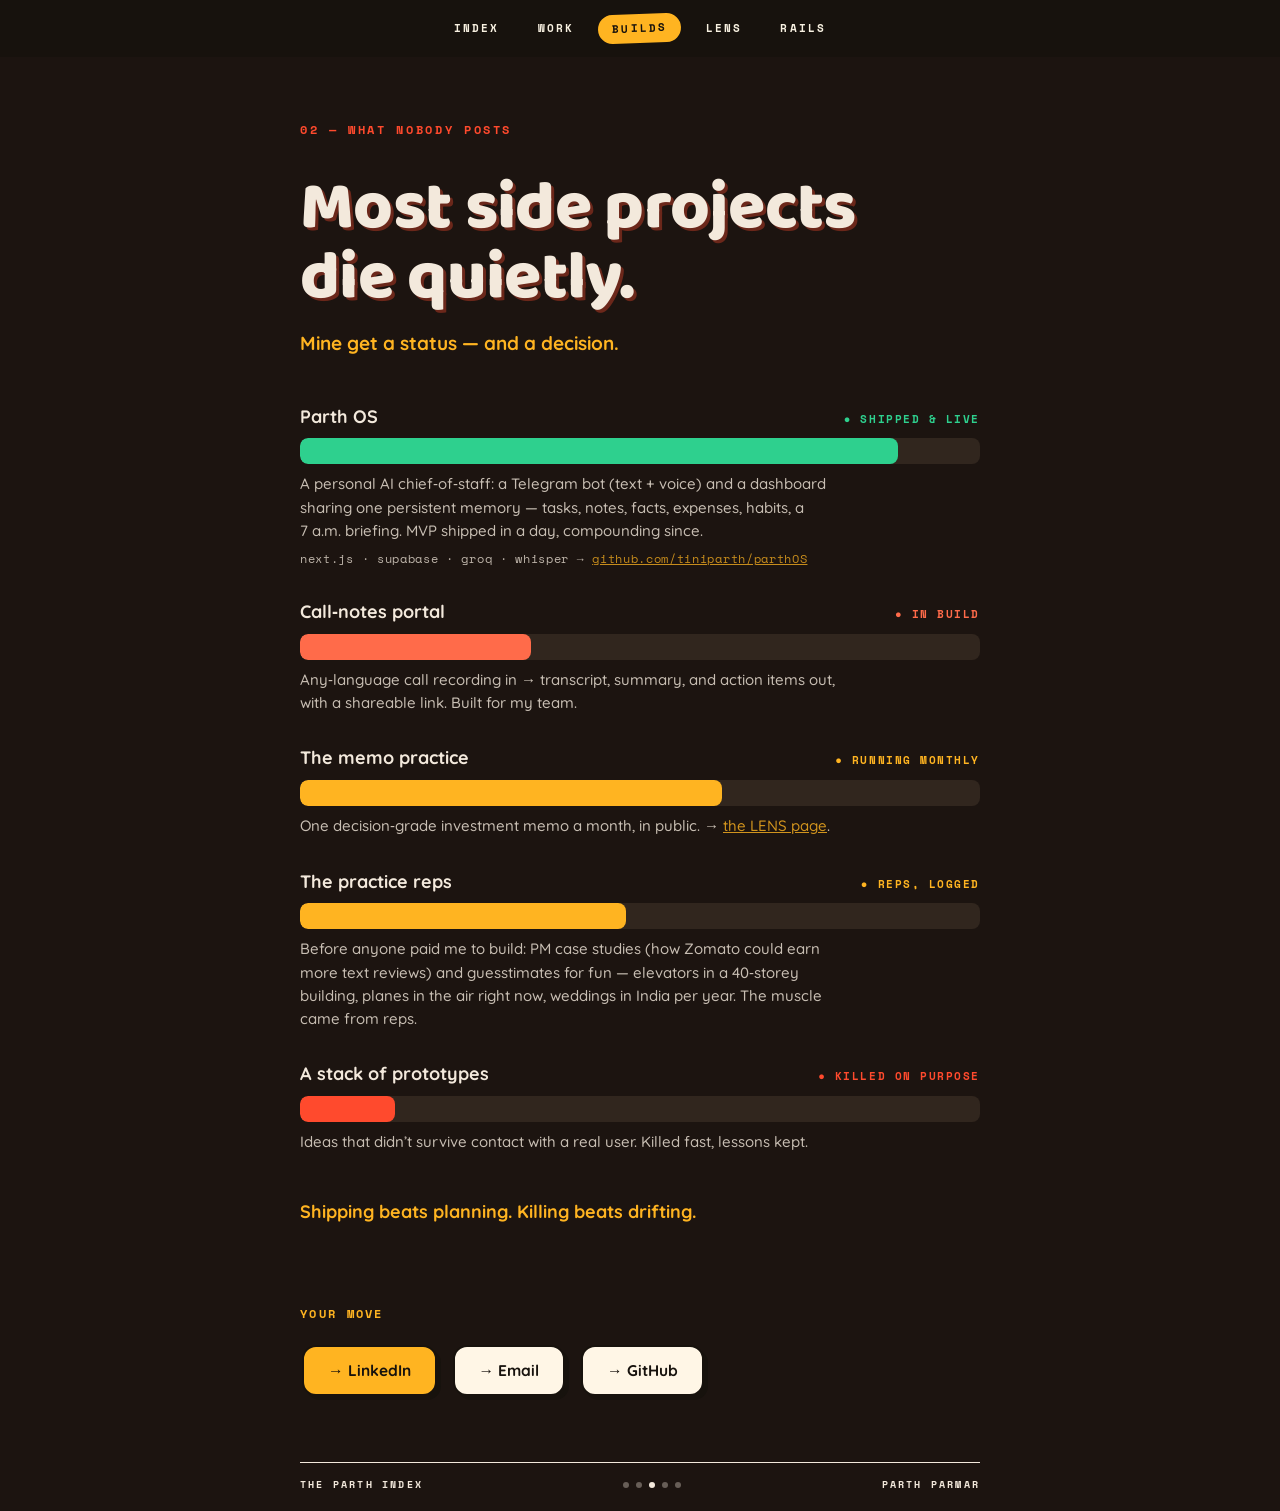
==== builds.html @ cc64fdb1 "Fold in Notion intro-page material: EDC founding member/VP, Ulgulan misinformation angle, practice-r" ====
<!DOCTYPE html>
<html lang="en">
<head>
<meta charset="utf-8">
<meta name="viewport" content="width=device-width, initial-scale=1">
<title>Builds — Parth Parmar</title>
<meta name="description" content="Shipped, in build, and killed on purpose — the honest project ledger.">
<link rel="icon" href="data:image/svg+xml,<svg xmlns='http://www.w3.org/2000/svg' viewBox='0 0 100 100'><text y='.9em' font-size='90'>🗂️</text></svg>">
<link rel="stylesheet" href="assets/fonts.css">
<link rel="stylesheet" href="assets/style.css">
</head>
<body class="p-builds">

<nav class="nav" aria-label="Site">
  <a href="index.html">Index</a>
  <a href="work.html">Work</a>
  <a href="builds.html" class="on" aria-current="page">Builds</a>
  <a href="lens.html">Lens</a>
  <a href="rails.html">Rails</a>
</nav>

<main class="page">
  <div class="inner">
    <p class="eyebrow rv in">02 — What nobody posts</p>
    <h1 class="rv in">Most side projects die quietly.</h1>
    <p class="rv in" style="color:var(--yellow); font-weight:700; font-size:19px; margin-top:14px;">Mine get a status — and a decision.</p>

    <div class="rows">
      <div class="row live rv">
        <div class="row-top"><span class="name">Parth OS</span><span class="status">&#9679; shipped &amp; live</span></div>
        <div class="bar"><b></b></div>
        <p class="note">A personal AI chief&#8209;of&#8209;staff: a Telegram bot (text + voice) and a dashboard sharing one persistent memory — tasks, notes, facts, expenses, habits, a 7&nbsp;a.m. briefing. MVP shipped in a day, compounding since.</p>
        <p class="meta">next.js &middot; supabase &middot; groq &middot; whisper &rarr; <a href="https://github.com/tiniparth/parthOS">github.com/tiniparth/parthOS</a></p>
      </div>

      <div class="row build rv">
        <div class="row-top"><span class="name">Call&#8209;notes portal</span><span class="status">&#9679; in build</span></div>
        <div class="bar"><b></b></div>
        <p class="note">Any&#8209;language call recording in &rarr; transcript, summary, and action items out, with a shareable link. Built for my team.</p>
      </div>

      <div class="row run rv">
        <div class="row-top"><span class="name">The memo practice</span><span class="status">&#9679; running monthly</span></div>
        <div class="bar"><b></b></div>
        <p class="note">One decision&#8209;grade investment memo a month, in public. &rarr; <a href="lens.html" style="color:var(--yellow);">the LENS page</a>.</p>
      </div>

      <div class="row run rv">
        <div class="row-top"><span class="name">The practice reps</span><span class="status">&#9679; reps, logged</span></div>
        <div class="bar"><b style="width:48%;"></b></div>
        <p class="note">Before anyone paid me to build: PM case studies (how Zomato could earn more text reviews) and guesstimates for fun — elevators in a 40&#8209;storey building, planes in the air right now, weddings in India per year. The muscle came from reps.</p>
      </div>

      <div class="row killed rv">
        <div class="row-top"><span class="name">A stack of prototypes</span><span class="status">&#9679; killed on purpose</span></div>
        <div class="bar"><b></b></div>
        <p class="note">Ideas that didn&rsquo;t survive contact with a real user. Killed fast, lessons kept.</p>
      </div>
    </div>

    <p class="moral rv">Shipping beats planning. Killing beats drifting.</p>

    <div class="yourmove rv">
      <p class="mlabel">Your move</p>
      <div class="cta">
        <a class="hot" href="https://www.linkedin.com/in/parthparmar3112/">&rarr; LinkedIn</a>
        <a href="mailto:tiniparth@gmail.com">&rarr; Email</a>
        <a href="https://github.com/tiniparth">&rarr; GitHub</a>
      </div>
    </div>
  </div>

  <footer class="rail"><span>The Parth Index</span><span class="dots"><i></i><i></i><i class="on"></i><i></i><i></i></span><span>Parth Parmar</span></footer>
</main>

<script>
  const io = new IntersectionObserver((es) => {
    for (const e of es) if (e.isIntersecting) { e.target.classList.add('in'); io.unobserve(e.target); }
  }, { threshold: 0.15 });
  document.querySelectorAll('.rv:not(.in)').forEach(el => io.observe(el));
</script>
</body>
</html>
---- assets/fonts.css ----
@font-face{font-family:'Baloo 2';font-style:normal;font-weight:800;src:url([data-uri]) format('woff2');}
@font-face{font-family:'Quicksand';font-style:normal;font-weight:500 700;src:url([data-uri]) format('woff2');}
@font-face{font-family:'Space Mono';font-style:normal;font-weight:400;src:url([data-uri]) format('woff2');}
@font-face{font-family:'Space Mono';font-style:normal;font-weight:700;src:url([data-uri]) format('woff2');}
@font-face{font-family:'Caveat';font-style:normal;font-weight:600;src:url([data-uri]) format('woff2');}
---- assets/style.css ----
/* ============================================================
   THE PARTH INDEX — design system
   Language: "YC Index" carousel — chunky display type w/ hard
   shadows, electric color-block pages, pill tags, mono labels,
   handwritten annotations, footer rails with dots.
   Fonts (see fonts.css): Baloo 2 800 · Quicksand 500-700 ·
   Space Mono 400/700 · Caveat 600.
   ============================================================ */

:root{
  --blue:#2B45F0; --purple:#6C4BEE; --green:#10AF74; --yellow:#FFB421;
  --vermilion:#FF4A2D; --coral:#FF6B4A; --acid:#D9F24B;
  --cream:#F8F1E1; --ink:#17120D; --paper:#FFF6E6; --dark:#1C1410;
}

*{ box-sizing:border-box; }
html{ scroll-behavior:smooth; }
@media (prefers-reduced-motion: reduce){ html{ scroll-behavior:auto; } }

body{
  margin:0; color:var(--ink);
  font-family:'Quicksand','Segoe UI',sans-serif; font-weight:500;
  font-size:17px; line-height:1.55; overflow-x:hidden;
}

/* ---------- page color themes ---------- */
.p-index { background:var(--blue);   color:#fff; }
.p-work  { background:var(--green);  color:var(--ink); }
.p-builds{ background:var(--dark);   color:#F3E9DC; }
.p-lens  { background:var(--purple); color:#fff; }
.p-rails { background:var(--yellow); color:var(--ink); }

/* ---------- nav ---------- */
.nav{
  position:sticky; top:0; z-index:10;
  background:var(--ink); color:var(--cream);
  display:flex; align-items:center; justify-content:center; gap:6px;
  padding:12px 16px; flex-wrap:wrap;
}
.nav a{
  font-family:'Space Mono',monospace; font-weight:700; font-size:11px;
  letter-spacing:.2em; text-transform:uppercase; text-decoration:none;
  color:var(--cream); padding:6px 14px; border-radius:999px;
  border:2px solid transparent;
}
.nav a:hover{ border-color:var(--cream); }
.nav a.on{ background:var(--yellow); color:var(--ink); border-color:var(--ink); transform:rotate(-2deg); }
.nav a:focus-visible{ outline:3px solid var(--yellow); outline-offset:2px; }

/* ---------- page scaffold ---------- */
.page{ padding:64px 24px 0; min-height:70vh; }
.inner{ max-width:680px; margin:0 auto; }

.eyebrow{
  font-family:'Space Mono',monospace; font-weight:700; font-size:12px;
  letter-spacing:.22em; text-transform:uppercase; margin:0 0 34px;
}
.p-index .eyebrow{ color:var(--yellow); }
.p-work  .eyebrow{ color:var(--cream); }
.p-builds .eyebrow{ color:var(--vermilion); }
.p-lens  .eyebrow{ color:var(--acid); }
.p-rails .eyebrow{ color:#B4430A; }

h1,h2{
  font-family:'Baloo 2','Arial Black',sans-serif; font-weight:800;
  line-height:1.04; margin:0; text-wrap:balance; letter-spacing:-.01em;
}
h1{ font-size:clamp(42px,8.5vw,68px); }
h2{ font-size:clamp(36px,7vw,54px); }
.p-index h1, .p-index h2{ color:#fff; text-shadow:4px 4px 0 rgba(15,10,60,.35); }
.p-work  h1, .p-work  h2{ color:var(--paper); text-shadow:4px 4px 0 rgba(10,60,40,.45); }
.p-builds h1, .p-builds h2{ color:#F3E9DC; text-shadow:3px 3px 0 rgba(255,74,45,.35); }
.p-lens  h1, .p-lens  h2{ color:#fff; text-shadow:4px 4px 0 rgba(20,10,80,.4); }
.p-rails h1, .p-rails h2{ color:var(--ink); text-shadow:4px 4px 0 rgba(255,255,255,.5); }

h3{
  font-family:'Baloo 2','Arial Black',sans-serif; font-weight:800;
  font-size:24px; line-height:1.15; margin:0 0 10px;
}

.hl{ padding:.02em .18em; border-radius:4px; box-decoration-break:clone; -webkit-box-decoration-break:clone; }
.hl-verm{ background:var(--vermilion); color:#fff; }
.hl-acid{ background:var(--acid); color:var(--ink); }
.hl-yellow{ background:var(--yellow); color:var(--ink); }

.lede{ font-size:18px; max-width:58ch; }
.kicker{ font-family:'Space Mono',monospace; font-size:14px; letter-spacing:.06em; margin:0 0 18px; opacity:.92; }

/* mono block label */
.mlabel{
  font-family:'Space Mono',monospace; font-weight:700; font-size:11.5px;
  letter-spacing:.2em; text-transform:uppercase; margin:0 0 16px;
}
.p-index .mlabel{ color:var(--yellow); }
.p-work  .mlabel{ color:var(--cream); }
.p-builds .mlabel{ color:var(--yellow); }
.p-lens  .mlabel{ color:var(--acid); }
.p-rails .mlabel{ color:#7A4A00; }

.block{ margin-top:64px; }

/* ---------- atoms ---------- */
.tag{
  display:inline-block; padding:6px 18px 7px; border-radius:999px;
  background:var(--yellow); color:var(--ink); border:2px solid var(--ink);
  font-family:'Space Mono',monospace; font-weight:700; font-size:11.5px;
  letter-spacing:.14em; text-transform:uppercase; transform:rotate(-2deg);
  box-shadow:3px 3px 0 rgba(0,0,0,.35);
}
.script{
  font-family:'Caveat',cursive; font-weight:600; font-size:30px;
  line-height:1.1; transform:rotate(-3deg); display:inline-block;
}
.p-index .script{ color:var(--coral); }
.p-work  .script{ color:var(--vermilion); }
.p-lens  .script{ color:#F5E96B; }
.p-rails .script{ color:#B4430A; }

.pill{
  display:inline-block; padding:7px 16px 8px; border-radius:14px;
  border:2px solid var(--ink); box-shadow:4px 4px 0 var(--ink);
  background:var(--paper); color:var(--ink);
  font-weight:700; font-size:15.5px; line-height:1.2;
}
.pills{ display:flex; flex-wrap:wrap; gap:14px 12px; padding:2px; }

.circled{ position:relative; display:inline-block; }
.circled svg{ position:absolute; inset:-16% -7% -20% -8%; width:115%; height:140%; overflow:visible; pointer-events:none; }

/* pill-chain (the loop) */
.chain{ display:flex; flex-wrap:wrap; gap:10px; align-items:center; padding:2px; }
.chain .pill{ font-family:'Space Mono',monospace; font-size:12.5px; font-weight:700; text-transform:lowercase; padding:6px 13px; }
.chain .arrow{ font-weight:700; opacity:.7; }

/* numbered rules / signals */
.signals{ list-style:none; margin:24px 0 0; padding:0; display:flex; flex-direction:column; gap:24px; }
.signals li{ display:flex; gap:16px; align-items:flex-start; font-size:17.5px; }
.signals .n{
  flex:0 0 30px; width:30px; height:30px; border-radius:50%;
  display:flex; align-items:center; justify-content:center; margin-top:1px;
  font-family:'Space Mono',monospace; font-weight:700; font-size:13px; color:#fff;
  background:var(--vermilion);
}
.signals li:nth-child(even) .n{ background:var(--ink); color:var(--paper); }
.p-lens .signals li:nth-child(even) .n{ background:var(--acid); color:var(--ink); }

/* case panel */
.panel{
  border:2px solid var(--ink); border-radius:18px; box-shadow:6px 6px 0 var(--ink);
  background:var(--paper); color:var(--ink); padding:26px 28px;
}
.panel .mlabel{ color:var(--vermilion); }

/* ---------- ladder timeline ---------- */
.ladder{ list-style:none; margin:24px 0 0; padding:0 0 0 4px; }
.ladder li{
  position:relative; padding:0 0 30px 30px;
  border-left:3px solid rgba(0,0,0,.35);
}
.p-builds .ladder li{ border-left-color:rgba(243,233,220,.35); }
.ladder li:last-child{ padding-bottom:4px; border-left-color:transparent; }
.ladder li::before{
  content:""; position:absolute; left:-9px; top:4px; width:15px; height:15px;
  border-radius:50%; background:var(--paper); border:3px solid var(--ink);
}
.ladder .when{
  font-family:'Space Mono',monospace; font-weight:700; font-size:11.5px;
  letter-spacing:.14em; text-transform:uppercase; display:block; margin-bottom:4px;
}
.p-work .ladder .when{ color:var(--cream); }
.ladder b{ font-weight:700; }
.ladder .sub{ list-style:none; margin:10px 0 0; padding:0; display:flex; flex-direction:column; gap:9px; }
.ladder .sub li{ position:relative; padding:0 0 0 20px; border:none; font-size:15.5px; }
.ladder .sub li::before{ content:"—"; position:absolute; left:0; top:0; width:auto; height:auto; border:none; border-radius:0; background:transparent; font-weight:700; opacity:.65; }
.strand{
  font-family:'Space Mono',monospace; font-weight:700; font-size:10px;
  letter-spacing:.16em; text-transform:uppercase; margin-right:8px;
  padding:2px 8px 3px; border-radius:999px; background:var(--ink); color:var(--cream);
  position:relative; top:-1px;
}

/* ---------- status rows (builds) ---------- */
.rows{ display:flex; flex-direction:column; gap:30px; margin-top:44px; }
.row .row-top{ display:flex; justify-content:space-between; align-items:baseline; gap:12px; margin-bottom:8px; flex-wrap:wrap; }
.row .name{ font-weight:700; font-size:18px; }
.row .status{ font-family:'Space Mono',monospace; font-weight:700; font-size:11px; letter-spacing:.14em; text-transform:uppercase; white-space:nowrap; }
.row .bar{ height:26px; border-radius:8px; background:#31261E; overflow:hidden; }
.row .bar b{ display:block; height:100%; border-radius:8px; }
.row .note{ font-size:15px; opacity:.8; margin:8px 0 0; max-width:60ch; }
.row .meta{ font-family:'Space Mono',monospace; font-size:11.5px; letter-spacing:.06em; margin:8px 0 0; opacity:.75; }
.row .meta a{ color:var(--yellow); }
.row.live   .status{ color:#2ED08E; }        .row.live   .bar b{ background:#2ED08E; width:88%; }
.row.build  .status{ color:var(--coral); }   .row.build  .bar b{ background:var(--coral); width:34%; }
.row.run    .status{ color:var(--yellow); }  .row.run    .bar b{ background:var(--yellow); width:62%; }
.row.killed .status{ color:var(--vermilion);}.row.killed .bar b{ background:var(--vermilion); width:14%; }
.moral{ color:var(--yellow); font-weight:700; margin-top:44px; font-size:18px; }

/* ---------- race log (rails) ---------- */
.races{ display:flex; flex-direction:column; gap:22px; margin-top:28px; }
.race .race-top{ display:flex; justify-content:space-between; align-items:baseline; gap:12px; flex-wrap:wrap; margin-bottom:7px; }
.race .rname{ font-weight:700; }
.race .rtime{ font-family:'Space Mono',monospace; font-weight:700; font-size:13px; font-variant-numeric:tabular-nums; }
.race .rbar{ height:24px; border-radius:8px; background:rgba(0,0,0,.14); overflow:hidden; }
.race .rbar b{ display:block; height:100%; border-radius:8px; background:var(--ink); }
.race.future .rbar b{ background:transparent; border:3px dashed var(--ink); }
.race .rnote{ font-size:14.5px; opacity:.75; margin:6px 0 0; }
.horizon{ font-weight:700; margin-top:26px; color:#7A4A00; }

/* ---------- route cards (index) ---------- */
.routes{ display:grid; grid-template-columns:repeat(2,1fr); gap:20px; margin-top:56px; }
@media (max-width:560px){ .routes{ grid-template-columns:1fr; } }
.route{
  display:block; text-decoration:none; border-radius:18px; padding:24px 24px 20px;
  border:2px solid var(--ink); box-shadow:6px 6px 0 var(--ink);
  transition:transform .15s ease, box-shadow .15s ease;
}
.route:hover{ transform:translate(-3px,-3px); box-shadow:9px 9px 0 var(--ink); }
.route:focus-visible{ outline:4px solid var(--yellow); outline-offset:3px; }
.route .rt-eyebrow{ font-family:'Space Mono',monospace; font-weight:700; font-size:10.5px; letter-spacing:.2em; text-transform:uppercase; display:block; margin-bottom:10px; opacity:.85; }
.route .rt-title{ font-family:'Baloo 2',sans-serif; font-weight:800; font-size:26px; line-height:1.05; display:block; }
.route .rt-line{ display:block; font-size:14.5px; margin-top:8px; opacity:.9; }
.route .rt-go{ display:block; margin-top:14px; font-family:'Space Mono',monospace; font-weight:700; font-size:12px; }
.route-work  { background:var(--green);  color:var(--paper); }
.route-builds{ background:var(--dark);   color:#F3E9DC; }
.route-lens  { background:var(--purple); color:#fff; }
.route-rails { background:var(--yellow); color:var(--ink); }

/* ---------- shelf empty state (lens) ---------- */
.shelf{
  border:3px dashed rgba(255,255,255,.65); border-radius:18px;
  padding:34px 28px; text-align:center;
}
.shelf .big{ font-family:'Baloo 2',sans-serif; font-weight:800; font-size:26px; }
.disclaimer{ font-family:'Space Mono',monospace; font-size:10.5px; letter-spacing:.08em; opacity:.7; margin-top:48px; }

/* ---------- your move + rail ---------- */
.yourmove{ margin-top:80px; }
.cta{ display:flex; flex-wrap:wrap; gap:16px; margin-top:20px; padding:2px; }
.cta a{
  text-decoration:none; font-weight:700; font-size:15.5px;
  padding:11px 24px 12px; border-radius:14px; border:2px solid var(--ink);
  box-shadow:4px 4px 0 var(--ink); background:var(--paper); color:var(--ink);
  transition:transform .15s ease, box-shadow .15s ease;
}
.cta a.hot{ background:var(--yellow); }
.cta a:hover{ transform:translate(-2px,-2px); box-shadow:6px 6px 0 var(--ink); }
.cta a:focus-visible{ outline:3px solid var(--yellow); outline-offset:3px; }
.datacredit{ font-family:'Space Mono',monospace; font-size:12px; letter-spacing:.05em; opacity:.8; margin-top:44px; }

.rail{
  max-width:680px; margin:64px auto 0; padding:14px 0 18px;
  display:flex; align-items:center; justify-content:space-between; gap:12px;
  font-family:'Space Mono',monospace; font-size:10px; font-weight:700;
  letter-spacing:.22em; text-transform:uppercase;
  border-top:1.5px solid currentColor;
}
.dots{ display:flex; gap:7px; }
.dots i{ width:6px; height:6px; border-radius:50%; background:currentColor; opacity:.35; }
.dots i.on{ opacity:1; }

/* ---------- reveal ---------- */
.rv{ opacity:0; transform:translateY(18px); transition:opacity .6s ease, transform .6s ease; }
.rv.in{ opacity:1; transform:none; }
@media (prefers-reduced-motion: reduce){ .rv{ opacity:1; transform:none; transition:none; } }
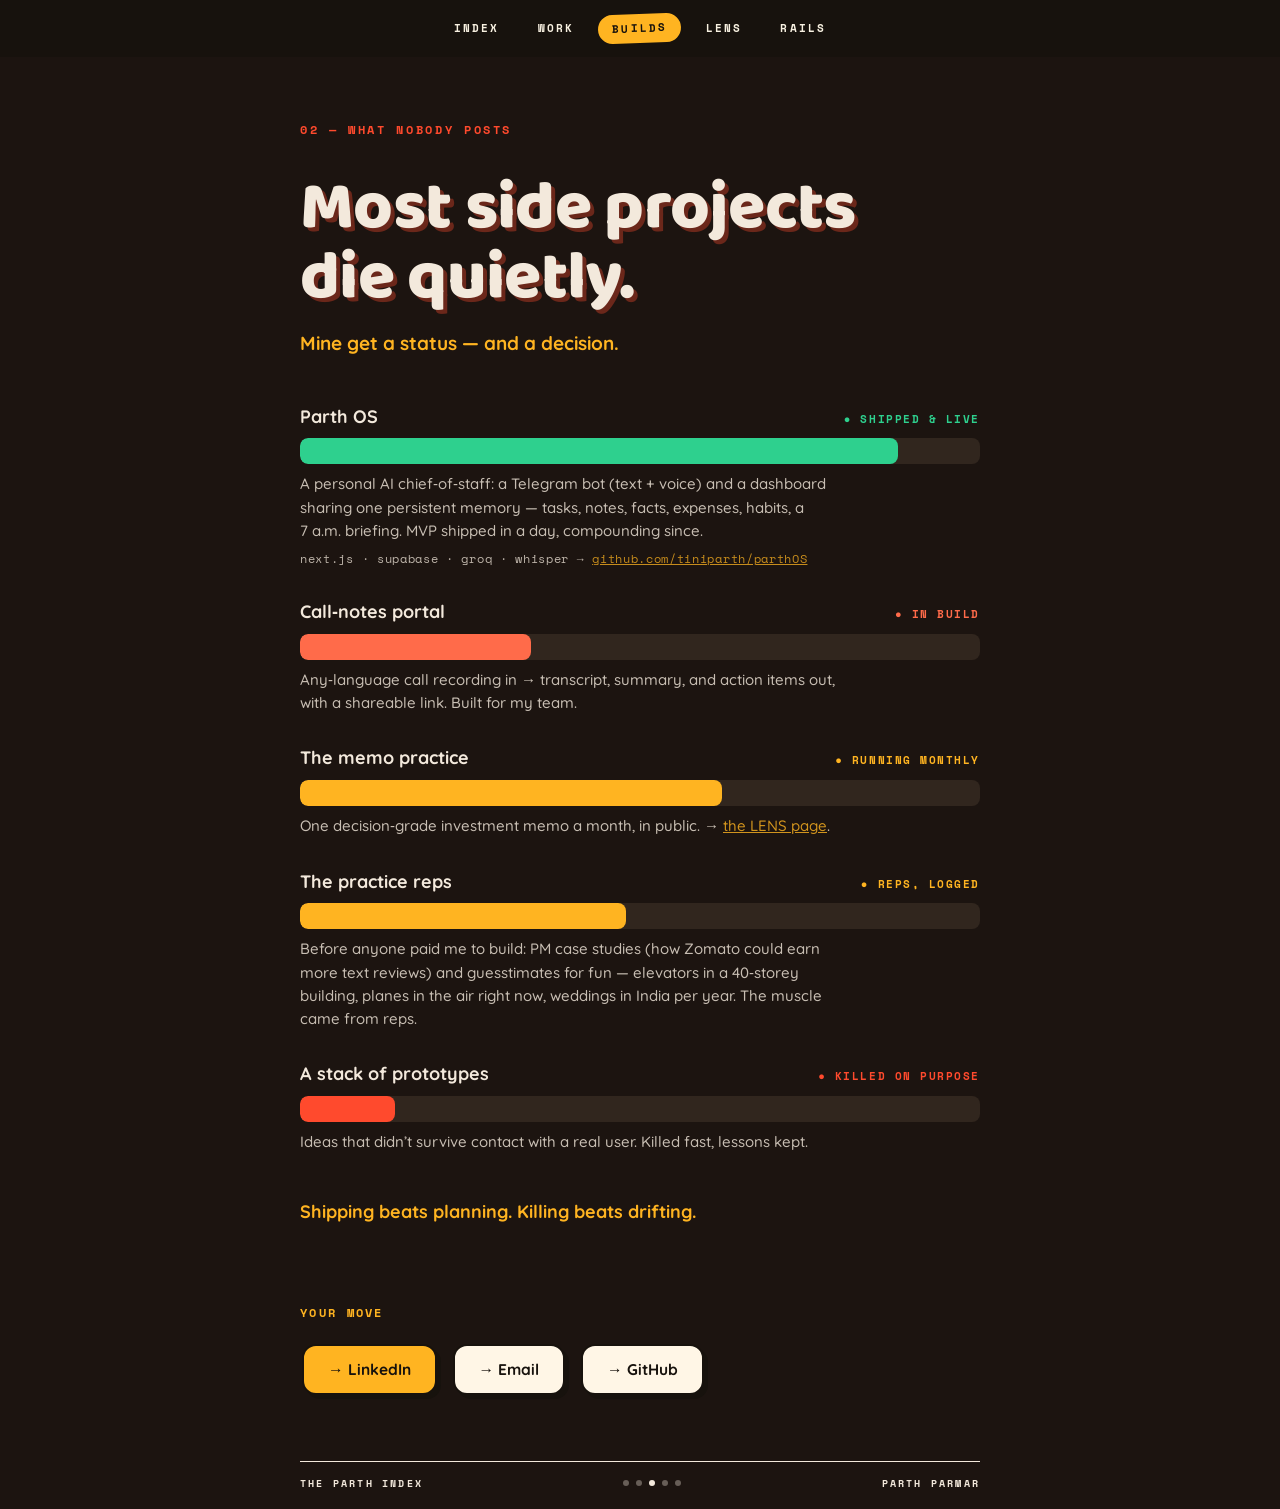
==== commit 54bec74b: "Apply review fixes: WCAG contrast repairs, heading semantics, noscript fallback, shared reveal.js, o" ====
--- a/builds.html
+++ b/builds.html
@@ -5,9 +5,12 @@
 <meta name="viewport" content="width=device-width, initial-scale=1">
 <title>Builds — Parth Parmar</title>
 <meta name="description" content="Shipped, in build, and killed on purpose — the honest project ledger.">
+<meta property="og:title" content="Builds — Parth Parmar">
+<meta property="og:description" content="Shipped, in build, and killed on purpose — the honest project ledger.">
 <link rel="icon" href="data:image/svg+xml,<svg xmlns='http://www.w3.org/2000/svg' viewBox='0 0 100 100'><text y='.9em' font-size='90'>🗂️</text></svg>">
 <link rel="stylesheet" href="assets/fonts.css">
 <link rel="stylesheet" href="assets/style.css">
+<noscript><style>.rv{opacity:1;transform:none}</style></noscript>
 </head>
 <body class="p-builds">
 
@@ -23,37 +26,37 @@
   <div class="inner">
     <p class="eyebrow rv in">02 — What nobody posts</p>
     <h1 class="rv in">Most side projects die quietly.</h1>
-    <p class="rv in" style="color:var(--yellow); font-weight:700; font-size:19px; margin-top:14px;">Mine get a status — and a decision.</p>
+    <p class="rv in standfirst">Mine get a status — and a decision.</p>
 
     <div class="rows">
       <div class="row live rv">
         <div class="row-top"><span class="name">Parth OS</span><span class="status">&#9679; shipped &amp; live</span></div>
-        <div class="bar"><b></b></div>
+        <div class="bar" role="img" aria-label="Status: shipped and live"><b style="width:88%;"></b></div>
         <p class="note">A personal AI chief&#8209;of&#8209;staff: a Telegram bot (text + voice) and a dashboard sharing one persistent memory — tasks, notes, facts, expenses, habits, a 7&nbsp;a.m. briefing. MVP shipped in a day, compounding since.</p>
         <p class="meta">next.js &middot; supabase &middot; groq &middot; whisper &rarr; <a href="https://github.com/tiniparth/parthOS">github.com/tiniparth/parthOS</a></p>
       </div>
 
       <div class="row build rv">
         <div class="row-top"><span class="name">Call&#8209;notes portal</span><span class="status">&#9679; in build</span></div>
-        <div class="bar"><b></b></div>
+        <div class="bar" role="img" aria-label="Status: in build"><b style="width:34%;"></b></div>
         <p class="note">Any&#8209;language call recording in &rarr; transcript, summary, and action items out, with a shareable link. Built for my team.</p>
       </div>
 
       <div class="row run rv">
         <div class="row-top"><span class="name">The memo practice</span><span class="status">&#9679; running monthly</span></div>
-        <div class="bar"><b></b></div>
+        <div class="bar" role="img" aria-label="Status: running monthly"><b style="width:62%;"></b></div>
         <p class="note">One decision&#8209;grade investment memo a month, in public. &rarr; <a href="lens.html" style="color:var(--yellow);">the LENS page</a>.</p>
       </div>
 
       <div class="row run rv">
         <div class="row-top"><span class="name">The practice reps</span><span class="status">&#9679; reps, logged</span></div>
-        <div class="bar"><b style="width:48%;"></b></div>
+        <div class="bar" role="img" aria-label="Status: reps logged"><b style="width:48%;"></b></div>
         <p class="note">Before anyone paid me to build: PM case studies (how Zomato could earn more text reviews) and guesstimates for fun — elevators in a 40&#8209;storey building, planes in the air right now, weddings in India per year. The muscle came from reps.</p>
       </div>
 
       <div class="row killed rv">
         <div class="row-top"><span class="name">A stack of prototypes</span><span class="status">&#9679; killed on purpose</span></div>
-        <div class="bar"><b></b></div>
+        <div class="bar" role="img" aria-label="Status: killed on purpose"><b style="width:14%;"></b></div>
         <p class="note">Ideas that didn&rsquo;t survive contact with a real user. Killed fast, lessons kept.</p>
       </div>
     </div>
@@ -61,7 +64,7 @@
     <p class="moral rv">Shipping beats planning. Killing beats drifting.</p>
 
     <div class="yourmove rv">
-      <p class="mlabel">Your move</p>
+      <h2 class="mlabel">Your move</h2>
       <div class="cta">
         <a class="hot" href="https://www.linkedin.com/in/parthparmar3112/">&rarr; LinkedIn</a>
         <a href="mailto:tiniparth@gmail.com">&rarr; Email</a>
@@ -70,14 +73,9 @@
     </div>
   </div>
 
-  <footer class="rail"><span>The Parth Index</span><span class="dots"><i></i><i></i><i class="on"></i><i></i><i></i></span><span>Parth Parmar</span></footer>
+  <footer class="rail"><span>The Parth Index</span><span class="dots" aria-hidden="true"><i></i><i></i><i class="on"></i><i></i><i></i></span><span>Parth Parmar</span></footer>
 </main>
 
-<script>
-  const io = new IntersectionObserver((es) => {
-    for (const e of es) if (e.isIntersecting) { e.target.classList.add('in'); io.unobserve(e.target); }
-  }, { threshold: 0.15 });
-  document.querySelectorAll('.rv:not(.in)').forEach(el => io.observe(el));
-</script>
+<script src="assets/reveal.js" defer></script>
 </body>
 </html>
--- a/assets/style.css
+++ b/assets/style.css
@@ -8,7 +8,7 @@
    ============================================================ */
 
 :root{
-  --blue:#2B45F0; --purple:#6C4BEE; --green:#10AF74; --yellow:#FFB421;
+  --blue:#2B45F0; --purple:#6C4BEE; --green:#0B8A5B; --yellow:#FFB421;
   --vermilion:#FF4A2D; --coral:#FF6B4A; --acid:#D9F24B;
   --cream:#F8F1E1; --ink:#17120D; --paper:#FFF6E6; --dark:#1C1410;
 }
@@ -55,11 +55,11 @@
   font-family:'Space Mono',monospace; font-weight:700; font-size:12px;
   letter-spacing:.22em; text-transform:uppercase; margin:0 0 34px;
 }
-.p-index .eyebrow{ color:var(--yellow); }
-.p-work  .eyebrow{ color:var(--cream); }
+.p-index .eyebrow{ color:var(--cream); }
+.p-work  .eyebrow{ color:var(--ink); }
 .p-builds .eyebrow{ color:var(--vermilion); }
 .p-lens  .eyebrow{ color:var(--acid); }
-.p-rails .eyebrow{ color:#B4430A; }
+.p-rails .eyebrow{ color:#7A2E00; }
 
 h1,h2{
   font-family:'Baloo 2','Arial Black',sans-serif; font-weight:800;
@@ -69,20 +69,18 @@
 h2{ font-size:clamp(36px,7vw,54px); }
 .p-index h1, .p-index h2{ color:#fff; text-shadow:4px 4px 0 rgba(15,10,60,.35); }
 .p-work  h1, .p-work  h2{ color:var(--paper); text-shadow:4px 4px 0 rgba(10,60,40,.45); }
-.p-builds h1, .p-builds h2{ color:#F3E9DC; text-shadow:3px 3px 0 rgba(255,74,45,.35); }
+.p-builds h1, .p-builds h2{ color:#F3E9DC; text-shadow:4px 4px 0 rgba(255,74,45,.35); }
 .p-lens  h1, .p-lens  h2{ color:#fff; text-shadow:4px 4px 0 rgba(20,10,80,.4); }
 .p-rails h1, .p-rails h2{ color:var(--ink); text-shadow:4px 4px 0 rgba(255,255,255,.5); }
-
-h3{
-  font-family:'Baloo 2','Arial Black',sans-serif; font-weight:800;
-  font-size:24px; line-height:1.15; margin:0 0 10px;
-}
 
 .hl{ padding:.02em .18em; border-radius:4px; box-decoration-break:clone; -webkit-box-decoration-break:clone; }
 .hl-verm{ background:var(--vermilion); color:#fff; }
 .hl-acid{ background:var(--acid); color:var(--ink); }
 .hl-yellow{ background:var(--yellow); color:var(--ink); }
 
+.standfirst{ color:var(--yellow); font-weight:700; font-size:19px; margin-top:14px; max-width:54ch; }
+.h1-xl{ font-size:clamp(48px,10vw,80px); }
+
 .lede{ font-size:18px; max-width:58ch; }
 .kicker{ font-family:'Space Mono',monospace; font-size:14px; letter-spacing:.06em; margin:0 0 18px; opacity:.92; }
 
@@ -91,11 +89,12 @@
   font-family:'Space Mono',monospace; font-weight:700; font-size:11.5px;
   letter-spacing:.2em; text-transform:uppercase; margin:0 0 16px;
 }
-.p-index .mlabel{ color:var(--yellow); }
-.p-work  .mlabel{ color:var(--cream); }
+.p-index .mlabel{ color:var(--cream); }
+.p-work  .mlabel{ color:var(--ink); }
 .p-builds .mlabel{ color:var(--yellow); }
 .p-lens  .mlabel{ color:var(--acid); }
-.p-rails .mlabel{ color:#7A4A00; }
+.p-rails .mlabel{ color:#5C3700; }
+h2.mlabel{ text-shadow:none; letter-spacing:.2em; line-height:1.4; }
 
 .block{ margin-top:64px; }
 
@@ -111,10 +110,10 @@
   font-family:'Caveat',cursive; font-weight:600; font-size:30px;
   line-height:1.1; transform:rotate(-3deg); display:inline-block;
 }
-.p-index .script{ color:var(--coral); }
-.p-work  .script{ color:var(--vermilion); }
+.p-index .script{ color:var(--acid); }
+.p-work  .script{ color:var(--paper); }
 .p-lens  .script{ color:#F5E96B; }
-.p-rails .script{ color:#B4430A; }
+.p-rails .script{ color:#7A2E00; }
 
 .pill{
   display:inline-block; padding:7px 16px 8px; border-radius:14px;
@@ -167,7 +166,8 @@
   font-family:'Space Mono',monospace; font-weight:700; font-size:11.5px;
   letter-spacing:.14em; text-transform:uppercase; display:block; margin-bottom:4px;
 }
-.p-work .ladder .when{ color:var(--cream); }
+.p-work .ladder .when{ color:var(--ink); }
+.p-work .signals li:nth-child(odd) .n{ background:var(--paper); color:var(--ink); }
 .ladder b{ font-weight:700; }
 .ladder .sub{ list-style:none; margin:10px 0 0; padding:0; display:flex; flex-direction:column; gap:9px; }
 .ladder .sub li{ position:relative; padding:0 0 0 20px; border:none; font-size:15.5px; }
@@ -189,10 +189,10 @@
 .row .note{ font-size:15px; opacity:.8; margin:8px 0 0; max-width:60ch; }
 .row .meta{ font-family:'Space Mono',monospace; font-size:11.5px; letter-spacing:.06em; margin:8px 0 0; opacity:.75; }
 .row .meta a{ color:var(--yellow); }
-.row.live   .status{ color:#2ED08E; }        .row.live   .bar b{ background:#2ED08E; width:88%; }
-.row.build  .status{ color:var(--coral); }   .row.build  .bar b{ background:var(--coral); width:34%; }
-.row.run    .status{ color:var(--yellow); }  .row.run    .bar b{ background:var(--yellow); width:62%; }
-.row.killed .status{ color:var(--vermilion);}.row.killed .bar b{ background:var(--vermilion); width:14%; }
+.row.live   .status{ color:#2ED08E; }        .row.live   .bar b{ background:#2ED08E; }
+.row.build  .status{ color:var(--coral); }   .row.build  .bar b{ background:var(--coral); }
+.row.run    .status{ color:var(--yellow); }  .row.run    .bar b{ background:var(--yellow); }
+.row.killed .status{ color:var(--vermilion);}.row.killed .bar b{ background:var(--vermilion); }
 .moral{ color:var(--yellow); font-weight:700; margin-top:44px; font-size:18px; }
 
 /* ---------- race log (rails) ---------- */
@@ -204,7 +204,7 @@
 .race .rbar b{ display:block; height:100%; border-radius:8px; background:var(--ink); }
 .race.future .rbar b{ background:transparent; border:3px dashed var(--ink); }
 .race .rnote{ font-size:14.5px; opacity:.75; margin:6px 0 0; }
-.horizon{ font-weight:700; margin-top:26px; color:#7A4A00; }
+.horizon{ font-weight:700; margin-top:26px; color:#5C3700; }
 
 /* ---------- route cards (index) ---------- */
 .routes{ display:grid; grid-template-columns:repeat(2,1fr); gap:20px; margin-top:56px; }
@@ -244,7 +244,9 @@
 }
 .cta a.hot{ background:var(--yellow); }
 .cta a:hover{ transform:translate(-2px,-2px); box-shadow:6px 6px 0 var(--ink); }
-.cta a:focus-visible{ outline:3px solid var(--yellow); outline-offset:3px; }
+.cta a:active, .route:active{ transform:translate(2px,2px); box-shadow:1px 1px 0 var(--ink); }
+.cta a:focus-visible{ outline:3px solid currentColor; outline-offset:3px; }
+.p-rails .cta a:focus-visible{ outline-color:var(--ink); }
 .datacredit{ font-family:'Space Mono',monospace; font-size:12px; letter-spacing:.05em; opacity:.8; margin-top:44px; }
 
 .rail{
@@ -257,6 +259,9 @@
 .dots{ display:flex; gap:7px; }
 .dots i{ width:6px; height:6px; border-radius:50%; background:currentColor; opacity:.35; }
 .dots i.on{ opacity:1; }
+@media (max-width:420px){
+  .rail{ flex-wrap:wrap; justify-content:center; row-gap:6px; }
+}
 
 /* ---------- reveal ---------- */
 .rv{ opacity:0; transform:translateY(18px); transition:opacity .6s ease, transform .6s ease; }
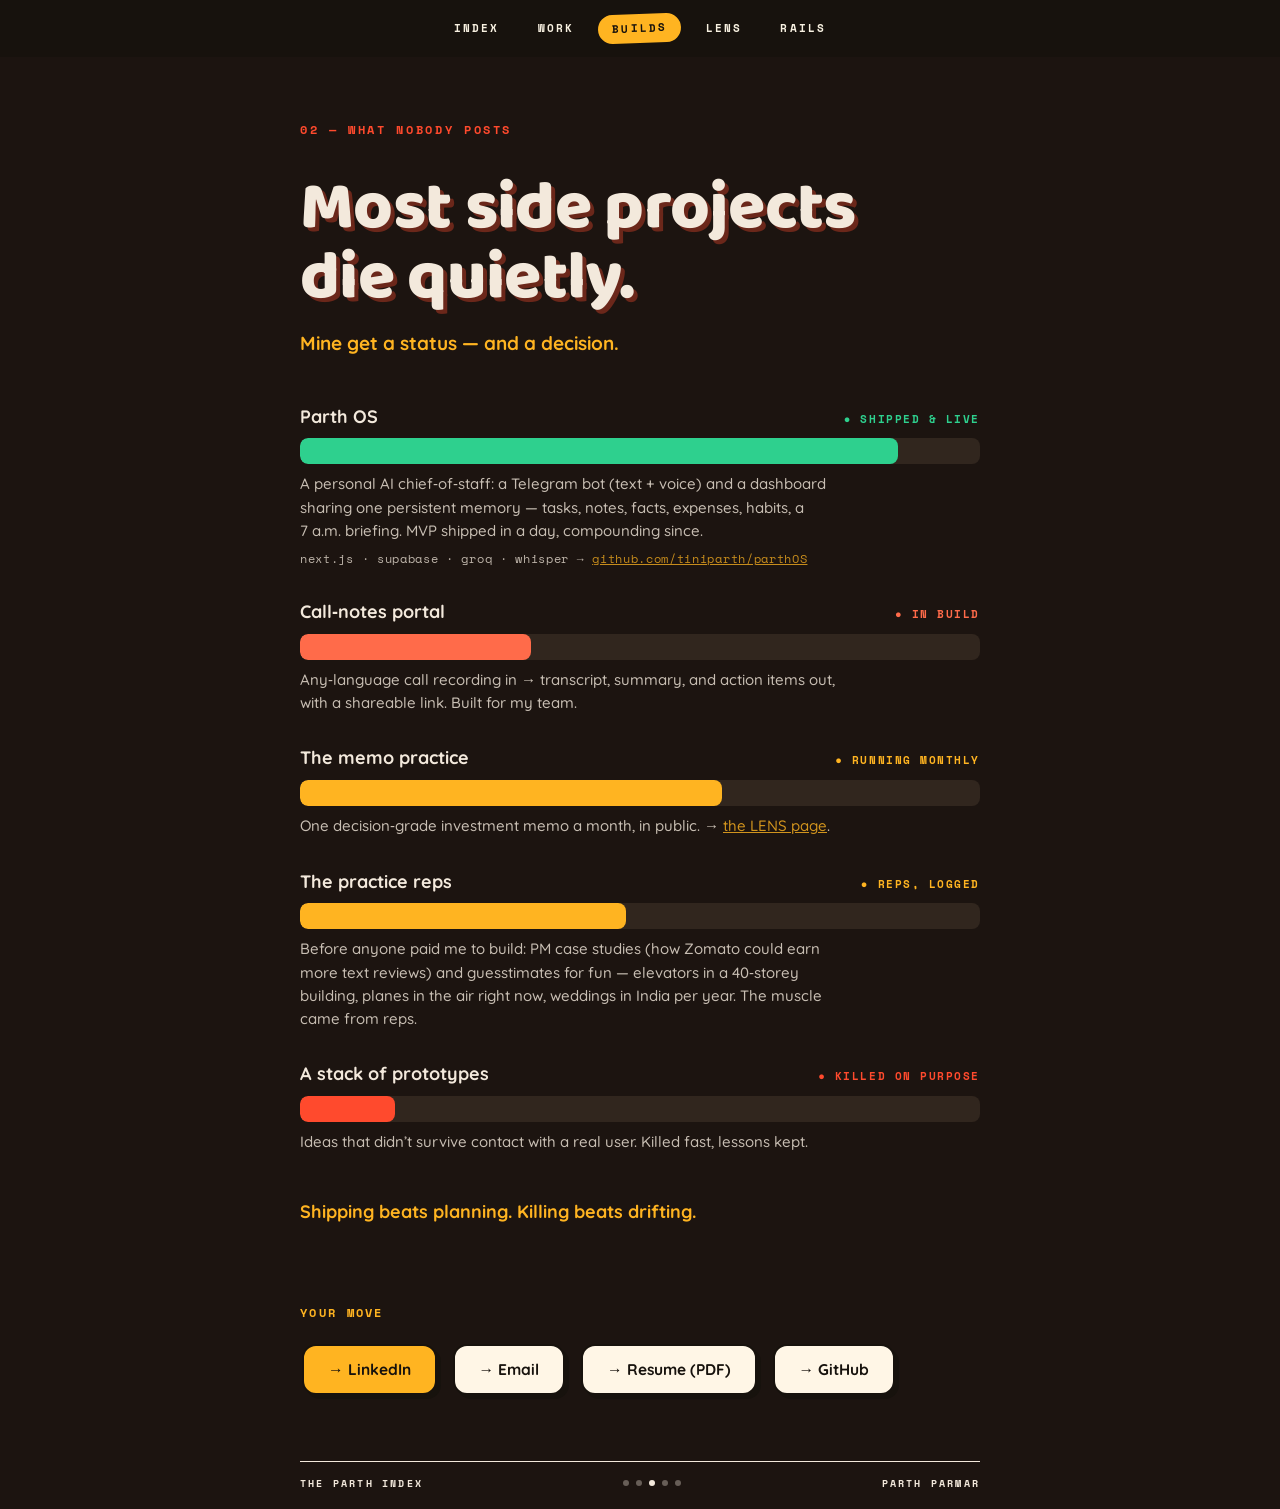
==== commit 514e7b50: "Add downloadable resume (PDF) to every page's CTA — updated resume: Workwise founding role added, ai" ====
--- a/builds.html
+++ b/builds.html
@@ -68,6 +68,7 @@
       <div class="cta">
         <a class="hot" href="https://www.linkedin.com/in/parthparmar3112/">&rarr; LinkedIn</a>
         <a href="mailto:tiniparth@gmail.com">&rarr; Email</a>
+        <a href="Parth-Parmar-Resume.pdf" download>&rarr; Resume (PDF)</a>
         <a href="https://github.com/tiniparth">&rarr; GitHub</a>
       </div>
     </div>
--- a/assets/style.css
+++ b/assets/style.css
@@ -80,6 +80,11 @@
 
 .standfirst{ color:var(--yellow); font-weight:700; font-size:19px; margin-top:14px; max-width:54ch; }
 .h1-xl{ font-size:clamp(48px,10vw,80px); }
+.idstrip{
+  font-family:'Space Mono',monospace; font-weight:700; font-size:11.5px;
+  letter-spacing:.14em; text-transform:uppercase; color:var(--cream);
+  margin-top:16px;
+}
 
 .lede{ font-size:18px; max-width:58ch; }
 .kicker{ font-family:'Space Mono',monospace; font-size:14px; letter-spacing:.06em; margin:0 0 18px; opacity:.92; }
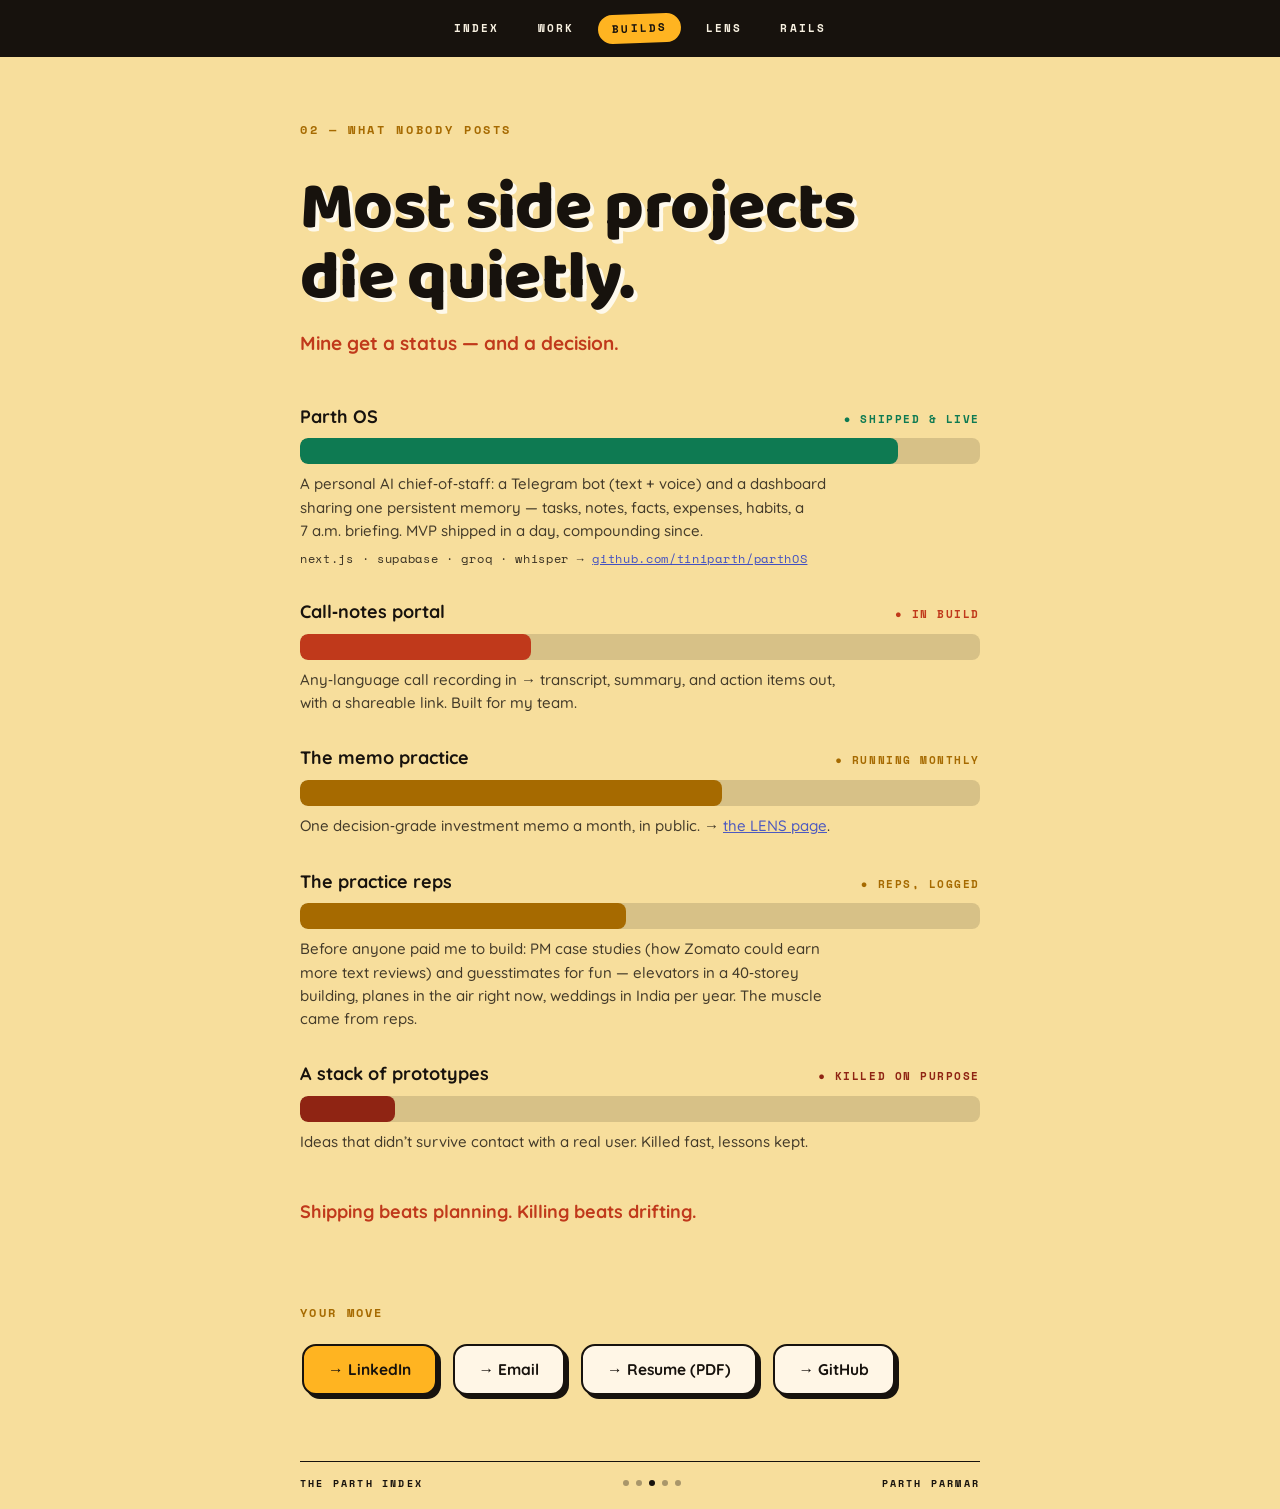
==== commit 0daaa4e7: "Design v2: pastel-brutalist palette (Parth's pick, variant D) — pastel grounds per page, ink type, w" ====
--- a/builds.html
+++ b/builds.html
@@ -7,6 +7,9 @@
 <meta name="description" content="Shipped, in build, and killed on purpose — the honest project ledger.">
 <meta property="og:title" content="Builds — Parth Parmar">
 <meta property="og:description" content="Shipped, in build, and killed on purpose — the honest project ledger.">
+<meta property="og:image" content="https://parth-index.vercel.app/assets/og.png">
+<meta property="og:url" content="https://parth-index.vercel.app/builds.html">
+<meta name="twitter:card" content="summary_large_image">
 <link rel="icon" href="data:image/svg+xml,<svg xmlns='http://www.w3.org/2000/svg' viewBox='0 0 100 100'><text y='.9em' font-size='90'>🗂️</text></svg>">
 <link rel="stylesheet" href="assets/fonts.css">
 <link rel="stylesheet" href="assets/style.css">
@@ -45,7 +48,7 @@
       <div class="row run rv">
         <div class="row-top"><span class="name">The memo practice</span><span class="status">&#9679; running monthly</span></div>
         <div class="bar" role="img" aria-label="Status: running monthly"><b style="width:62%;"></b></div>
-        <p class="note">One decision&#8209;grade investment memo a month, in public. &rarr; <a href="lens.html" style="color:var(--yellow);">the LENS page</a>.</p>
+        <p class="note">One decision&#8209;grade investment memo a month, in public. &rarr; <a href="lens.html" style="color:var(--dblue);">the LENS page</a>.</p>
       </div>
 
       <div class="row run rv">
--- a/assets/style.css
+++ b/assets/style.css
@@ -8,6 +8,11 @@
    ============================================================ */
 
 :root{
+  /* pastel grounds */
+  --pblue:#A9C1F7; --pmint:#9FE0BC; --pbutter:#F7DE9C; --plav:#CDB9F7; --pblush:#F7B9A1;
+  /* deep accents (one per page) */
+  --dblue:#2338C9; --dgreen:#0E7A52; --damber:#A66A00; --dviolet:#5A3FD6; --dred:#C0391B;
+  /* shared */
   --blue:#2B45F0; --purple:#6C4BEE; --green:#0B8A5B; --yellow:#FFB421;
   --vermilion:#FF4A2D; --coral:#FF6B4A; --acid:#D9F24B;
   --cream:#F8F1E1; --ink:#17120D; --paper:#FFF6E6; --dark:#1C1410;
@@ -24,11 +29,11 @@
 }
 
 /* ---------- page color themes ---------- */
-.p-index { background:var(--blue);   color:#fff; }
-.p-work  { background:var(--green);  color:var(--ink); }
-.p-builds{ background:var(--dark);   color:#F3E9DC; }
-.p-lens  { background:var(--purple); color:#fff; }
-.p-rails { background:var(--yellow); color:var(--ink); }
+.p-index { background:var(--pblue);   color:var(--ink); }
+.p-work  { background:var(--pmint);   color:var(--ink); }
+.p-builds{ background:var(--pbutter); color:var(--ink); }
+.p-lens  { background:var(--plav);    color:var(--ink); }
+.p-rails { background:var(--pblush);  color:var(--ink); }
 
 /* ---------- nav ---------- */
 .nav{
@@ -55,11 +60,11 @@
   font-family:'Space Mono',monospace; font-weight:700; font-size:12px;
   letter-spacing:.22em; text-transform:uppercase; margin:0 0 34px;
 }
-.p-index .eyebrow{ color:var(--cream); }
-.p-work  .eyebrow{ color:var(--ink); }
-.p-builds .eyebrow{ color:var(--vermilion); }
-.p-lens  .eyebrow{ color:var(--acid); }
-.p-rails .eyebrow{ color:#7A2E00; }
+.p-index .eyebrow{ color:var(--dblue); }
+.p-work  .eyebrow{ color:var(--dgreen); }
+.p-builds .eyebrow{ color:var(--damber); }
+.p-lens  .eyebrow{ color:var(--dviolet); }
+.p-rails .eyebrow{ color:var(--dred); }
 
 h1,h2{
   font-family:'Baloo 2','Arial Black',sans-serif; font-weight:800;
@@ -67,22 +72,22 @@
 }
 h1{ font-size:clamp(42px,8.5vw,68px); }
 h2{ font-size:clamp(36px,7vw,54px); }
-.p-index h1, .p-index h2{ color:#fff; text-shadow:4px 4px 0 rgba(15,10,60,.35); }
-.p-work  h1, .p-work  h2{ color:var(--paper); text-shadow:4px 4px 0 rgba(10,60,40,.45); }
-.p-builds h1, .p-builds h2{ color:#F3E9DC; text-shadow:4px 4px 0 rgba(255,74,45,.35); }
-.p-lens  h1, .p-lens  h2{ color:#fff; text-shadow:4px 4px 0 rgba(20,10,80,.4); }
-.p-rails h1, .p-rails h2{ color:var(--ink); text-shadow:4px 4px 0 rgba(255,255,255,.5); }
+.p-index h1, .p-index h2,
+.p-work  h1, .p-work  h2,
+.p-builds h1, .p-builds h2,
+.p-lens  h1, .p-lens  h2,
+.p-rails h1, .p-rails h2{ color:var(--ink); text-shadow:4px 4px 0 rgba(255,255,255,.8); }
 
 .hl{ padding:.02em .18em; border-radius:4px; box-decoration-break:clone; -webkit-box-decoration-break:clone; }
 .hl-verm{ background:var(--vermilion); color:#fff; }
 .hl-acid{ background:var(--acid); color:var(--ink); }
 .hl-yellow{ background:var(--yellow); color:var(--ink); }
 
-.standfirst{ color:var(--yellow); font-weight:700; font-size:19px; margin-top:14px; max-width:54ch; }
+.standfirst{ color:var(--dred); font-weight:700; font-size:19px; margin-top:14px; max-width:54ch; }
 .h1-xl{ font-size:clamp(48px,10vw,80px); }
 .idstrip{
   font-family:'Space Mono',monospace; font-weight:700; font-size:11.5px;
-  letter-spacing:.14em; text-transform:uppercase; color:var(--cream);
+  letter-spacing:.14em; text-transform:uppercase; color:var(--ink); opacity:.72;
   margin-top:16px;
 }
 
@@ -94,11 +99,12 @@
   font-family:'Space Mono',monospace; font-weight:700; font-size:11.5px;
   letter-spacing:.2em; text-transform:uppercase; margin:0 0 16px;
 }
-.p-index .mlabel{ color:var(--cream); }
-.p-work  .mlabel{ color:var(--ink); }
-.p-builds .mlabel{ color:var(--yellow); }
-.p-lens  .mlabel{ color:var(--acid); }
-.p-rails .mlabel{ color:#5C3700; }
+.p-index .mlabel{ color:var(--dblue); }
+.p-work  .mlabel{ color:var(--dgreen); }
+.p-builds .mlabel{ color:var(--damber); }
+.p-lens  .mlabel{ color:var(--dviolet); }
+.p-rails .mlabel{ color:var(--dred); }
+.kicker{ color:var(--dblue); opacity:1; font-weight:700; }
 h2.mlabel{ text-shadow:none; letter-spacing:.2em; line-height:1.4; }
 
 .block{ margin-top:64px; }
@@ -115,10 +121,10 @@
   font-family:'Caveat',cursive; font-weight:600; font-size:30px;
   line-height:1.1; transform:rotate(-3deg); display:inline-block;
 }
-.p-index .script{ color:var(--acid); }
-.p-work  .script{ color:var(--paper); }
-.p-lens  .script{ color:#F5E96B; }
-.p-rails .script{ color:#7A2E00; }
+.p-index .script{ color:var(--dblue); }
+.p-work  .script{ color:var(--dgreen); }
+.p-lens  .script{ color:var(--dviolet); }
+.p-rails .script{ color:var(--dred); }
 
 .pill{
   display:inline-block; padding:7px 16px 8px; border-radius:14px;
@@ -143,17 +149,16 @@
   flex:0 0 30px; width:30px; height:30px; border-radius:50%;
   display:flex; align-items:center; justify-content:center; margin-top:1px;
   font-family:'Space Mono',monospace; font-weight:700; font-size:13px; color:#fff;
-  background:var(--vermilion);
+  background:var(--dred);
 }
 .signals li:nth-child(even) .n{ background:var(--ink); color:var(--paper); }
-.p-lens .signals li:nth-child(even) .n{ background:var(--acid); color:var(--ink); }
 
 /* case panel */
 .panel{
   border:2px solid var(--ink); border-radius:18px; box-shadow:6px 6px 0 var(--ink);
   background:var(--paper); color:var(--ink); padding:26px 28px;
 }
-.panel .mlabel{ color:var(--vermilion); }
+.panel .mlabel{ color:var(--dred); }
 
 /* ---------- ladder timeline ---------- */
 .ladder{ list-style:none; margin:24px 0 0; padding:0 0 0 4px; }
@@ -161,7 +166,7 @@
   position:relative; padding:0 0 30px 30px;
   border-left:3px solid rgba(0,0,0,.35);
 }
-.p-builds .ladder li{ border-left-color:rgba(243,233,220,.35); }
+
 .ladder li:last-child{ padding-bottom:4px; border-left-color:transparent; }
 .ladder li::before{
   content:""; position:absolute; left:-9px; top:4px; width:15px; height:15px;
@@ -171,8 +176,8 @@
   font-family:'Space Mono',monospace; font-weight:700; font-size:11.5px;
   letter-spacing:.14em; text-transform:uppercase; display:block; margin-bottom:4px;
 }
-.p-work .ladder .when{ color:var(--ink); }
-.p-work .signals li:nth-child(odd) .n{ background:var(--paper); color:var(--ink); }
+.p-work .ladder .when{ color:var(--dgreen); }
+
 .ladder b{ font-weight:700; }
 .ladder .sub{ list-style:none; margin:10px 0 0; padding:0; display:flex; flex-direction:column; gap:9px; }
 .ladder .sub li{ position:relative; padding:0 0 0 20px; border:none; font-size:15.5px; }
@@ -189,16 +194,16 @@
 .row .row-top{ display:flex; justify-content:space-between; align-items:baseline; gap:12px; margin-bottom:8px; flex-wrap:wrap; }
 .row .name{ font-weight:700; font-size:18px; }
 .row .status{ font-family:'Space Mono',monospace; font-weight:700; font-size:11px; letter-spacing:.14em; text-transform:uppercase; white-space:nowrap; }
-.row .bar{ height:26px; border-radius:8px; background:#31261E; overflow:hidden; }
+.row .bar{ height:26px; border-radius:8px; background:rgba(23,18,13,.14); overflow:hidden; }
 .row .bar b{ display:block; height:100%; border-radius:8px; }
 .row .note{ font-size:15px; opacity:.8; margin:8px 0 0; max-width:60ch; }
-.row .meta{ font-family:'Space Mono',monospace; font-size:11.5px; letter-spacing:.06em; margin:8px 0 0; opacity:.75; }
-.row .meta a{ color:var(--yellow); }
-.row.live   .status{ color:#2ED08E; }        .row.live   .bar b{ background:#2ED08E; }
-.row.build  .status{ color:var(--coral); }   .row.build  .bar b{ background:var(--coral); }
-.row.run    .status{ color:var(--yellow); }  .row.run    .bar b{ background:var(--yellow); }
-.row.killed .status{ color:var(--vermilion);}.row.killed .bar b{ background:var(--vermilion); }
-.moral{ color:var(--yellow); font-weight:700; margin-top:44px; font-size:18px; }
+.row .meta{ font-family:'Space Mono',monospace; font-size:11.5px; letter-spacing:.06em; margin:8px 0 0; opacity:.85; }
+.row .meta a{ color:var(--dblue); }
+.row.live   .status{ color:var(--dgreen); }  .row.live   .bar b{ background:var(--dgreen); }
+.row.build  .status{ color:var(--dred); }    .row.build  .bar b{ background:var(--dred); }
+.row.run    .status{ color:var(--damber); }  .row.run    .bar b{ background:var(--damber); }
+.row.killed .status{ color:#8F2413; }        .row.killed .bar b{ background:#8F2413; }
+.moral{ color:var(--dred); font-weight:700; margin-top:44px; font-size:18px; }
 
 /* ---------- race log (rails) ---------- */
 .races{ display:flex; flex-direction:column; gap:22px; margin-top:28px; }
@@ -209,7 +214,7 @@
 .race .rbar b{ display:block; height:100%; border-radius:8px; background:var(--ink); }
 .race.future .rbar b{ background:transparent; border:3px dashed var(--ink); }
 .race .rnote{ font-size:14.5px; opacity:.75; margin:6px 0 0; }
-.horizon{ font-weight:700; margin-top:26px; color:#5C3700; }
+.horizon{ font-weight:700; margin-top:26px; color:var(--dred); }
 
 /* ---------- route cards (index) ---------- */
 .routes{ display:grid; grid-template-columns:repeat(2,1fr); gap:20px; margin-top:56px; }
@@ -225,14 +230,14 @@
 .route .rt-title{ font-family:'Baloo 2',sans-serif; font-weight:800; font-size:26px; line-height:1.05; display:block; }
 .route .rt-line{ display:block; font-size:14.5px; margin-top:8px; opacity:.9; }
 .route .rt-go{ display:block; margin-top:14px; font-family:'Space Mono',monospace; font-weight:700; font-size:12px; }
-.route-work  { background:var(--green);  color:var(--paper); }
-.route-builds{ background:var(--dark);   color:#F3E9DC; }
-.route-lens  { background:var(--purple); color:#fff; }
-.route-rails { background:var(--yellow); color:var(--ink); }
+.route-work  { background:var(--dgreen); color:#F2FBF5; }
+.route-builds{ background:#3E2E20;       color:#F3E9DC; }
+.route-lens  { background:var(--dviolet);color:#fff; }
+.route-rails { background:var(--dred);   color:#FFF6E6; }
 
 /* ---------- shelf empty state (lens) ---------- */
 .shelf{
-  border:3px dashed rgba(255,255,255,.65); border-radius:18px;
+  border:3px dashed rgba(23,18,13,.45); border-radius:18px;
   padding:34px 28px; text-align:center;
 }
 .shelf .big{ font-family:'Baloo 2',sans-serif; font-weight:800; font-size:26px; }
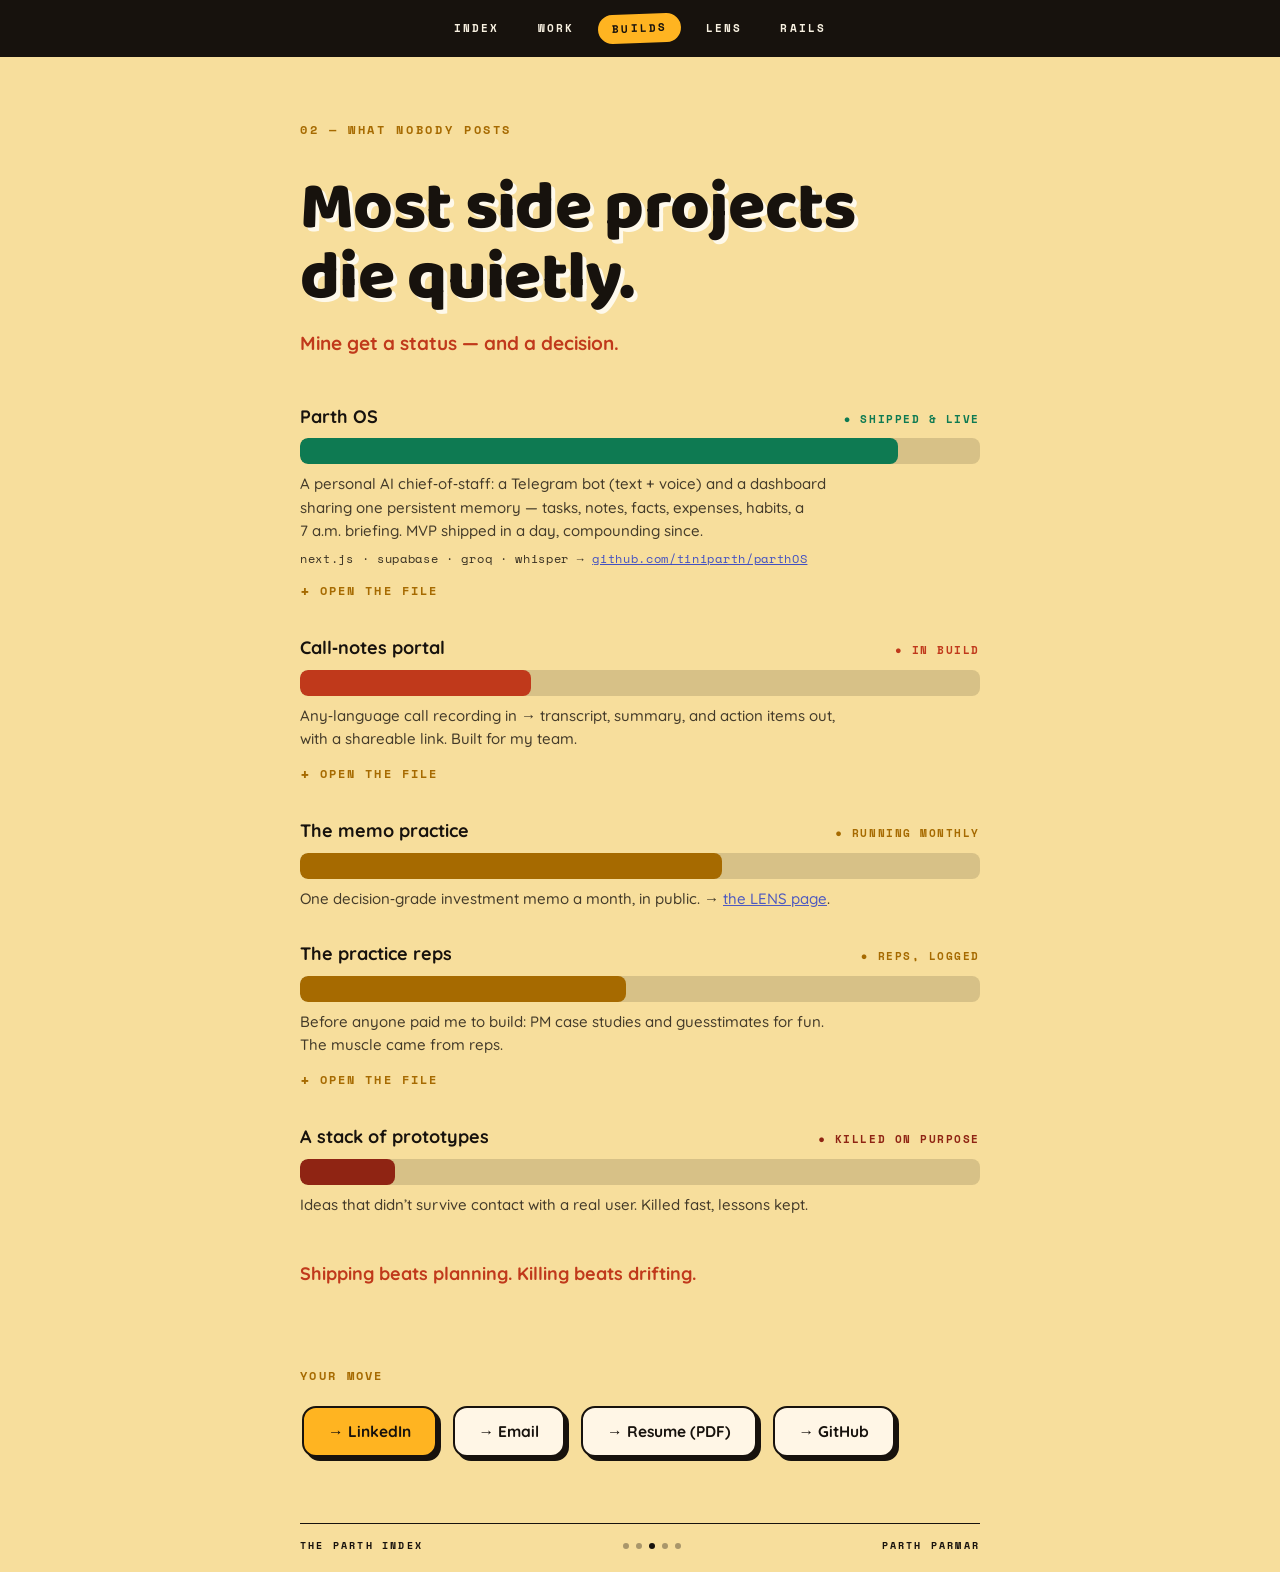
==== commit b5e5aa77: "Depth pass: layered 'open the file' disclosure on BUILDS (Parth OS deep case, call-notes, reps) and " ====
--- a/builds.html
+++ b/builds.html
@@ -37,12 +37,36 @@
         <div class="bar" role="img" aria-label="Status: shipped and live"><b style="width:88%;"></b></div>
         <p class="note">A personal AI chief&#8209;of&#8209;staff: a Telegram bot (text + voice) and a dashboard sharing one persistent memory — tasks, notes, facts, expenses, habits, a 7&nbsp;a.m. briefing. MVP shipped in a day, compounding since.</p>
         <p class="meta">next.js &middot; supabase &middot; groq &middot; whisper &rarr; <a href="https://github.com/tiniparth/parthOS">github.com/tiniparth/parthOS</a></p>
+        <details class="xp-more">
+          <summary>open the file</summary>
+          <div class="xp-body">
+            <p><b>The itch:</b> every assistant forgets. Tasks in one app, expenses in another, thoughts nowhere. I wanted one door — message anything, in any shape, and have it land in the right place and be remembered.</p>
+            <ul>
+              <li><b>One door:</b> a Telegram bot that takes text or a rambling voice note in any phrasing — &ldquo;spent 200 on lunch&rdquo;, &ldquo;call the plumber Friday&rdquo; — and routes it: task, note, expense, event, fact, or just conversation.</li>
+              <li><b>One memory:</b> facts, people, goals, clients, habits, journal — all in Postgres, loaded into every AI call. The assistant actually knows its user.</li>
+              <li><b>It runs my mornings:</b> a 7&nbsp;a.m. briefing (weather &rarr; calendar &rarr; tasks &rarr; the one thing that matters most), an evening nudge, and a weekly &ldquo;week in review.&rdquo;</li>
+              <li><b>It writes my record:</b> mention a real win in passing and it quietly logs it to an append&#8209;only milestone file — a self&#8209;writing appraisal document.</li>
+            </ul>
+            <p><b>Under the hood:</b> Next.js 15 on Vercel &middot; Supabase Postgres &middot; Groq LLMs &middot; Whisper for voice &middot; cron for the rituals. Single&#8209;user by design.</p>
+          </div>
+        </details>
       </div>
 
       <div class="row build rv">
         <div class="row-top"><span class="name">Call&#8209;notes portal</span><span class="status">&#9679; in build</span></div>
         <div class="bar" role="img" aria-label="Status: in build"><b style="width:34%;"></b></div>
         <p class="note">Any&#8209;language call recording in &rarr; transcript, summary, and action items out, with a shareable link. Built for my team.</p>
+        <details class="xp-more">
+          <summary>open the file</summary>
+          <div class="xp-body">
+            <p><b>The problem:</b> client calls happen in Hindi, English, and everything in between — and the notes die in someone&rsquo;s chat by evening.</p>
+            <ul>
+              <li>Upload any recording &rarr; transcript, summary, and action items, with a shareable per&#8209;meeting link.</li>
+              <li>Multi&#8209;user from day one — built for a whole team, sign&#8209;in gated, its own repo and infra.</li>
+            </ul>
+            <p><b>Status:</b> scoped and in build. It ships when it survives contact with real users — not before.</p>
+          </div>
+        </details>
       </div>
 
       <div class="row run rv">
@@ -54,7 +78,17 @@
       <div class="row run rv">
         <div class="row-top"><span class="name">The practice reps</span><span class="status">&#9679; reps, logged</span></div>
         <div class="bar" role="img" aria-label="Status: reps logged"><b style="width:48%;"></b></div>
-        <p class="note">Before anyone paid me to build: PM case studies (how Zomato could earn more text reviews) and guesstimates for fun — elevators in a 40&#8209;storey building, planes in the air right now, weddings in India per year. The muscle came from reps.</p>
+        <p class="note">Before anyone paid me to build: PM case studies and guesstimates for fun. The muscle came from reps.</p>
+        <details class="xp-more">
+          <summary>open the file</summary>
+          <div class="xp-body">
+            <ul>
+              <li><b>The Zomato study:</b> how Zomato could earn more text reviews — market research on why reviews matter, user research on why people actually write them, then the proposal.</li>
+              <li><b>Guesstimates, for sport:</b> elevators needed in a 40&#8209;storey building &middot; planes in the air right now &middot; weddings in India per year.</li>
+            </ul>
+            <p>Reps before stakes. The muscle transferred.</p>
+          </div>
+        </details>
       </div>
 
       <div class="row killed rv">
--- a/assets/style.css
+++ b/assets/style.css
@@ -159,6 +159,46 @@
   background:var(--paper); color:var(--ink); padding:26px 28px;
 }
 .panel .mlabel{ color:var(--dred); }
+
+/* ---------- experience files (layered disclosure) ---------- */
+.xp{
+  margin-top:30px; padding:24px 26px;
+  border:2px solid var(--ink); border-radius:18px;
+  background:var(--paper); box-shadow:6px 6px 0 var(--ink);
+}
+.xp-head{ display:flex; justify-content:space-between; align-items:baseline; gap:12px; flex-wrap:wrap; }
+.xp-title{ font-family:'Baloo 2',sans-serif; font-weight:800; font-size:21px; line-height:1.15; }
+.xp-role{ font-weight:700; font-size:15px; opacity:.85; display:block; margin-top:1px; }
+.xp-dates{
+  font-family:'Space Mono',monospace; font-weight:700; font-size:11px;
+  letter-spacing:.14em; text-transform:uppercase; white-space:nowrap; color:var(--dgreen);
+}
+.xp-hook{ margin:12px 0 0; font-size:16px; }
+.xp-more{ margin-top:14px; }
+.xp-more summary{
+  cursor:pointer; display:inline-flex; align-items:center; gap:8px;
+  font-family:'Space Mono',monospace; font-weight:700; font-size:11.5px;
+  letter-spacing:.18em; text-transform:uppercase; color:var(--dgreen);
+  list-style:none; user-select:none;
+}
+.xp-more summary::-webkit-details-marker{ display:none; }
+.xp-more summary::before{ content:"+"; font-size:16px; line-height:1; }
+.xp-more[open] summary::before{ content:"–"; }
+.xp-more summary:hover{ text-decoration:underline; text-underline-offset:3px; }
+.xp-more summary:focus-visible{ outline:3px solid var(--dgreen); outline-offset:3px; border-radius:4px; }
+.xp-body{ margin-top:16px; display:flex; flex-direction:column; gap:12px; font-size:15.5px; }
+.xp-body p{ margin:0; }
+.xp-body ul{ margin:0; padding-left:18px; display:flex; flex-direction:column; gap:9px; }
+.xp-body b{ font-weight:700; }
+.xp-nums{ display:flex; flex-wrap:wrap; gap:10px; padding:2px; margin-top:4px; }
+.xp-nums .pill{ font-family:'Space Mono',monospace; font-size:12px; font-weight:700; padding:5px 12px 6px; box-shadow:3px 3px 0 var(--ink); }
+.xp-honest{ font-weight:700; color:var(--dred); }
+.p-builds .xp-dates, .p-builds .xp-more summary{ color:var(--damber); }
+.p-builds .xp-more summary:focus-visible{ outline-color:var(--damber); }
+.p-lens .xp-dates, .p-lens .xp-more summary{ color:var(--dviolet); }
+.p-lens .xp-more summary:focus-visible{ outline-color:var(--dviolet); }
+.row .xp-more{ margin-top:10px; }
+.row .xp-body{ font-size:15px; }
 
 /* ---------- ladder timeline ---------- */
 .ladder{ list-style:none; margin:24px 0 0; padding:0 0 0 4px; }
